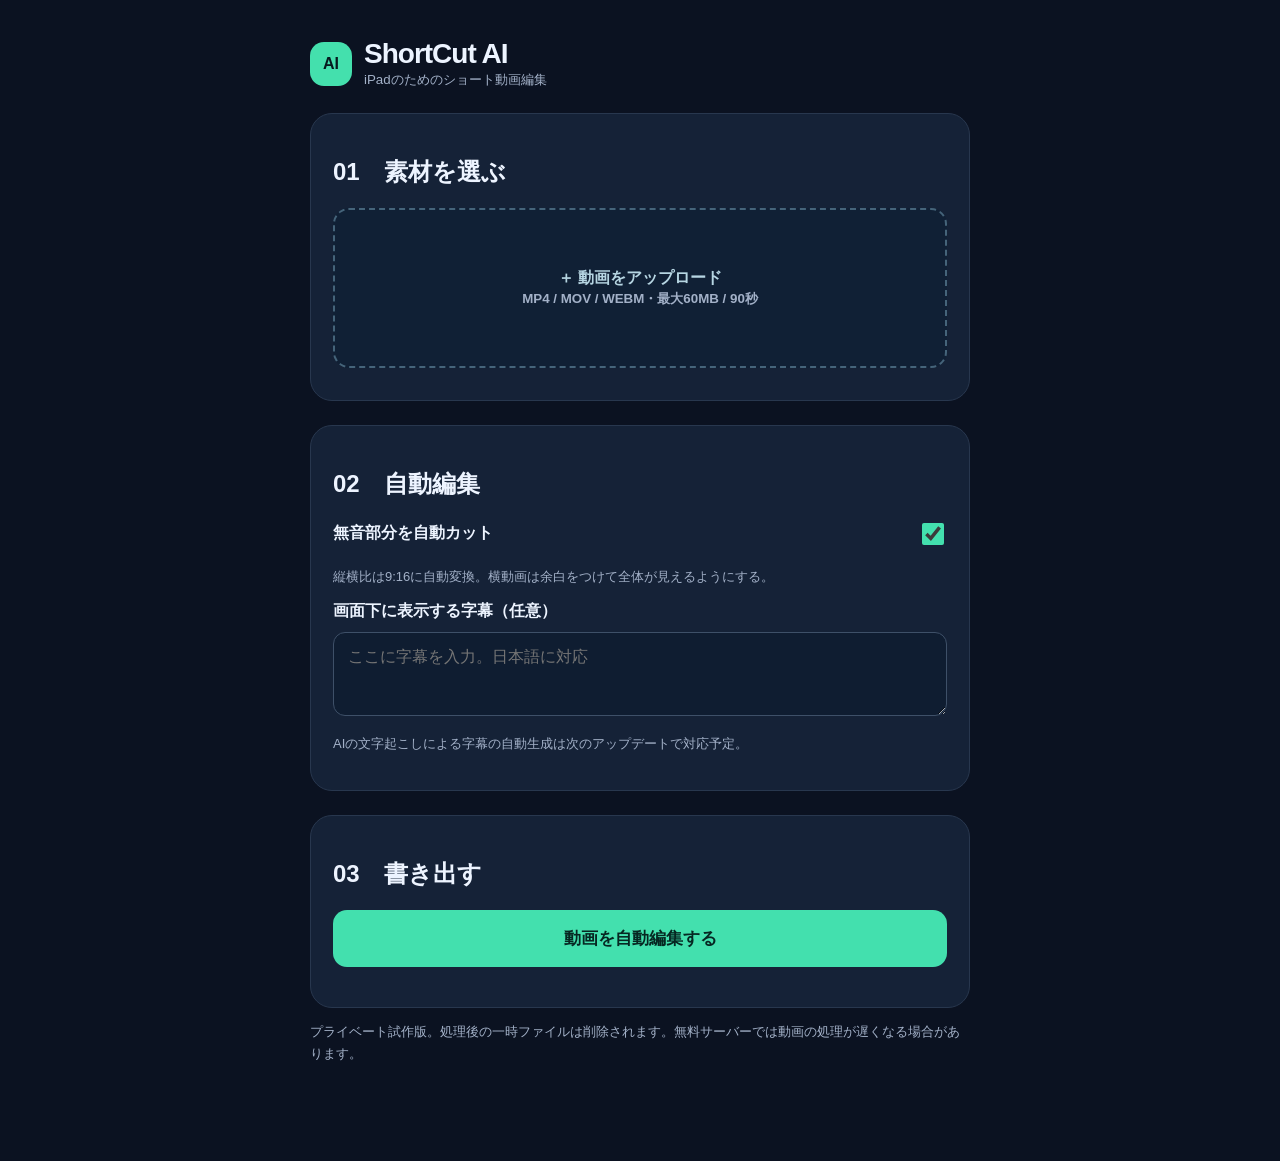
==== static/index.html @ 7997d38c "Add ShortCut AI static/index.html" ====
<!doctype html><html lang="ja"><head><meta charset="utf-8"><meta name="viewport" content="width=device-width,initial-scale=1,viewport-fit=cover"><meta name="theme-color" content="#0b1221"><title>ShortCut AI</title><style>*{box-sizing:border-box}body{margin:0;background:#0b1221;color:#edf4ff;font-family:-apple-system,BlinkMacSystemFont,"Helvetica Neue",sans-serif}main{max-width:700px;margin:auto;padding:38px 20px 80px}header{display:flex;align-items:center;gap:12px}.logo{background:#44e0ad;color:#061a1e;padding:13px;border-radius:14px;font-weight:800}h1{margin:0;font-size:28px;letter-spacing:-1px}small,p{color:#a3b1c8}.card{background:#152237;border:1px solid #28374e;padding:22px;border-radius:22px;margin-top:24px}label{display:block;margin-bottom:10px;font-weight:600}.drop{display:flex;min-height:160px;border:2px dashed #45647a;border-radius:16px;align-items:center;justify-content:center;text-align:center;cursor:pointer;color:#b6d5e2;background:#102035;padding:20px}input[type=file]{display:none}input[type=text],textarea{background:#0f1d31;color:#fff;border:1px solid #3e5068;border-radius:12px;padding:14px;width:100%;font-size:16px}textarea{resize:vertical}button{background:#43e0ae;color:#062722;border:0;padding:17px;border-radius:14px;width:100%;font-weight:750;font-size:17px;cursor:pointer}button:disabled{opacity:.45}.option{display:flex;align-items:center;justify-content:space-between;margin:18px 0}.option label{margin:0}input[type=checkbox]{width:22px;height:22px;accent-color:#43e0ae}.status{margin-top:18px;color:#bbcbde;white-space:pre-wrap}.hidden{display:none}video{max-width:100%;border-radius:14px;max-height:400px}.note{font-size:13px;line-height:1.7}</style></head><body><main><header><div class="logo">AI</div><div><h1>ShortCut AI</h1><small>iPadのためのショート動画編集</small></div></header><section class="card"><h2>01　素材を選ぶ</h2><label class="drop" for="file"><span id="fileName">＋ 動画をアップロード<br><small>MP4 / MOV / WEBM・最大60MB / 90秒</small></span></label><input id="file" type="file" accept="video/*"><div id="preview" class="hidden" style="margin-top:16px"><video id="video" controls playsinline></video></div></section><section class="card"><h2>02　自動編集</h2><div class="option"><label for="silence">無音部分を自動カット</label><input id="silence" type="checkbox" checked></div><p class="note">縦横比は9:16に自動変換。横動画は余白をつけて全体が見えるようにする。</p><label for="caption">画面下に表示する字幕（任意）</label><textarea id="caption" rows="3" placeholder="ここに字幕を入力。日本語に対応"></textarea><p class="note">AIの文字起こしによる字幕の自動生成は次のアップデートで対応予定。</p></section><section class="card"><h2>03　書き出す</h2><button id="run">動画を自動編集する</button><div id="status" class="status"></div><a id="download" class="hidden" download="shortcut-ai-edited.mp4"><button type="button" style="margin-top:15px;background:#fff">完成動画を保存</button></a></section><p class="note">プライベート試作版。処理後の一時ファイルは削除されます。無料サーバーでは動画の処理が遅くなる場合があります。</p></main><script>const file=document.getElementById('file'),video=document.getElementById('video'),run=document.getElementById('run'),status=document.getElementById('status'),download=document.getElementById('download');file.addEventListener('change',()=>{let f=file.files[0];if(!f)return;document.getElementById('fileName').textContent=f.name;document.getElementById('preview').classList.remove('hidden');video.src=URL.createObjectURL(f);});run.onclick=async()=>{if(!file.files[0]){status.textContent='先に動画を選択してください。';return;}run.disabled=true;download.classList.add('hidden');status.textContent='動画を編集しています。画面は閉じずにお待ちください。';let data=new FormData;data.append('file',file.files[0]);data.append('remove_silence',document.getElementById('silence').checked);data.append('caption',document.getElementById('caption').value);try{let res=await fetch('/api/process',{method:'POST',body:data});if(!res.ok){let e=await res.json().catch(()=>({detail:res.status}));throw Error(e.detail)}let b=await res.blob();download.href=URL.createObjectURL(b);download.classList.remove('hidden');status.textContent='編集が完了しました！「完成動画を保存」を押してください。';}catch(e){status.textContent='エラー: '+e.message;}finally{run.disabled=false;}};</script></body></html>
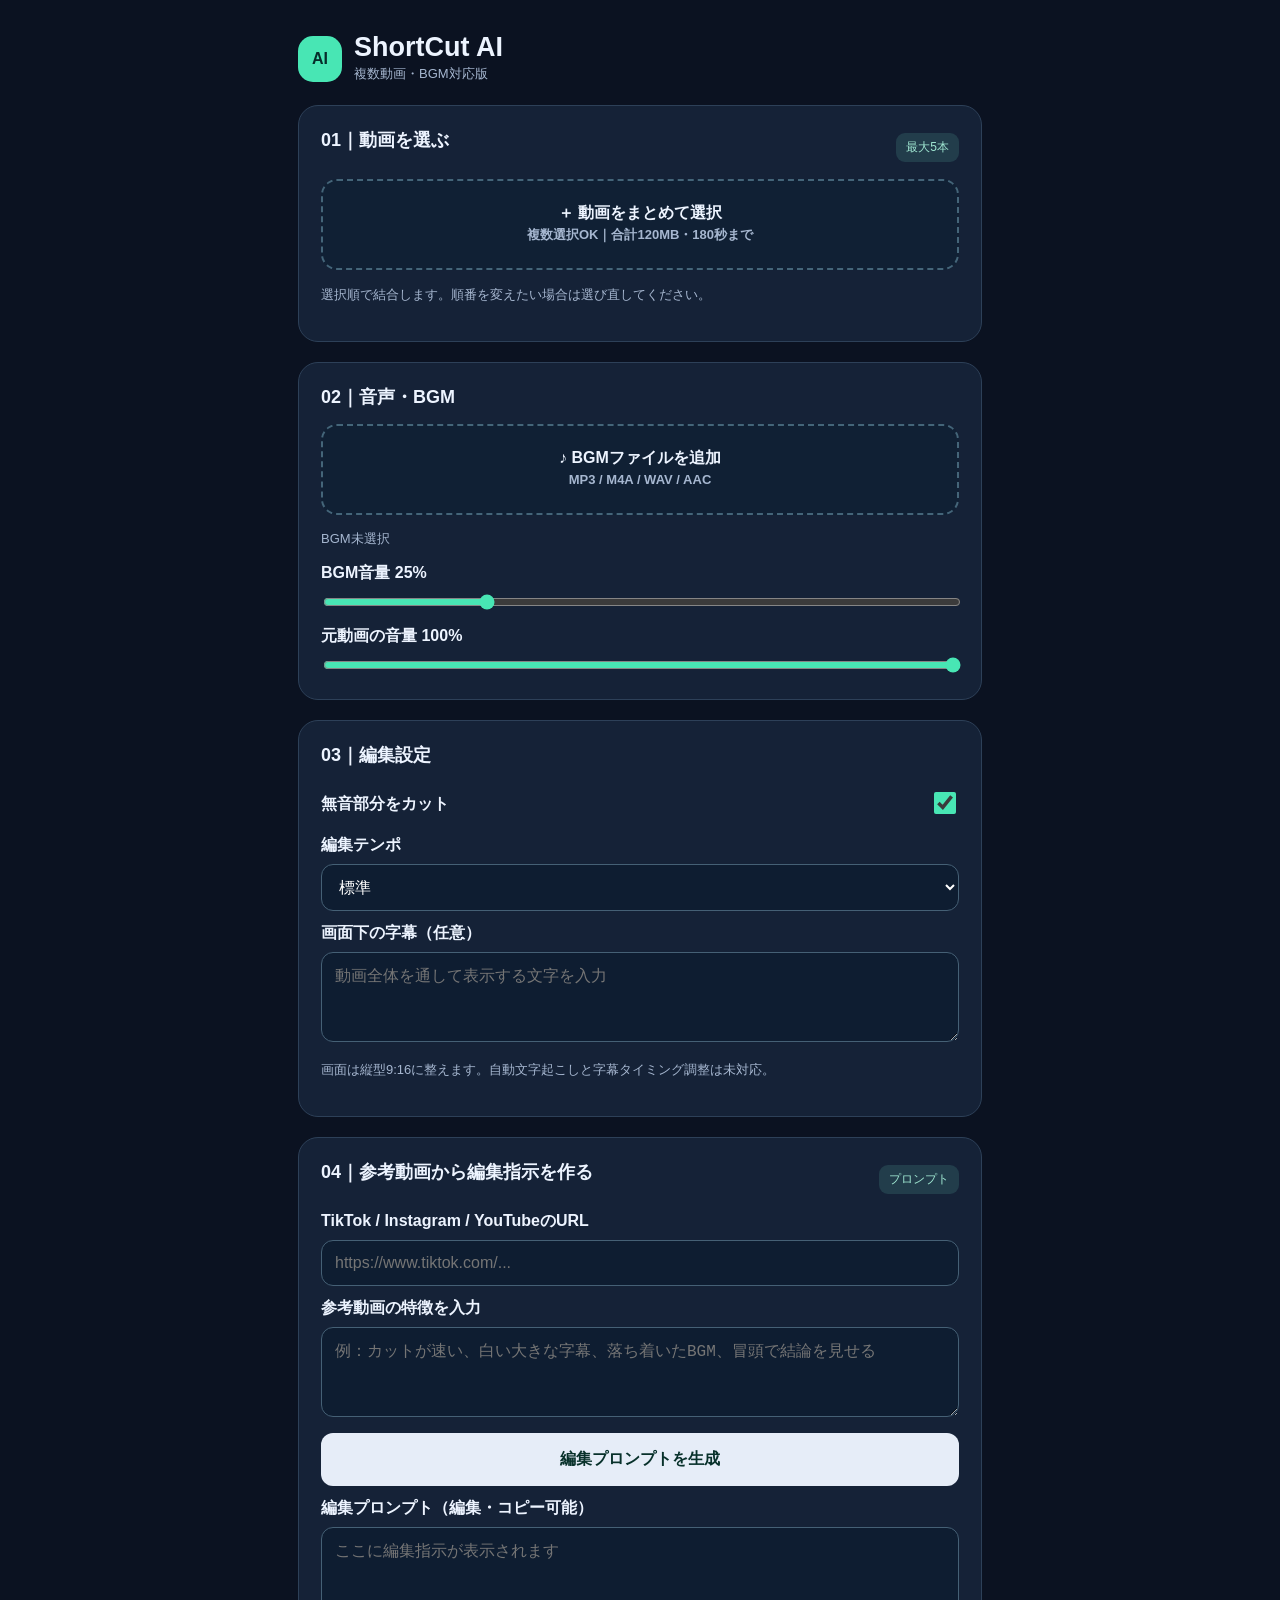
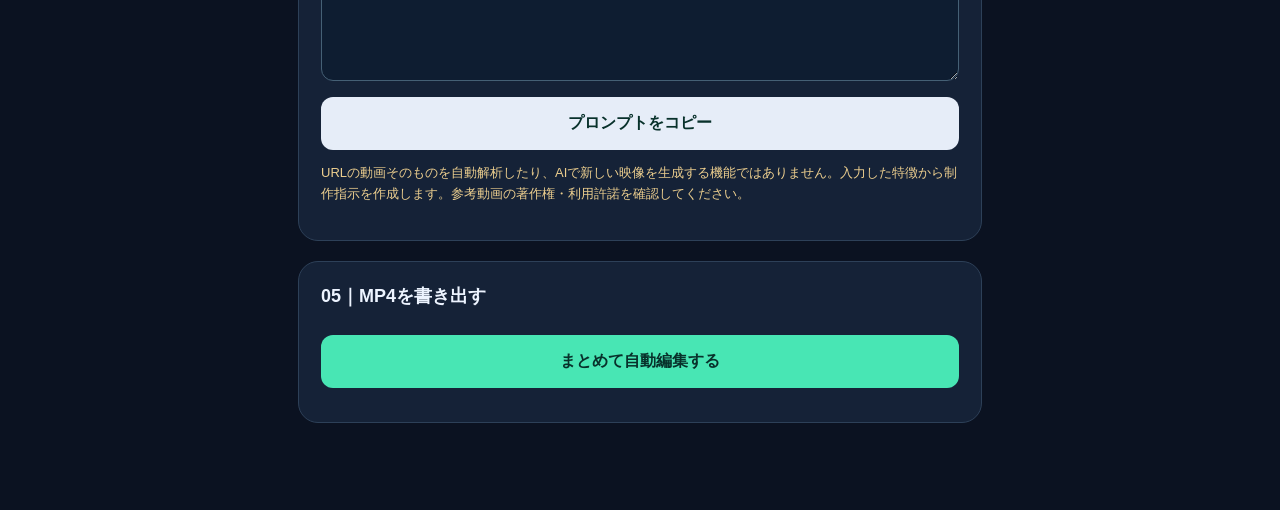
==== commit da7589be: "Add multi-video audio controls and reference prompt builder" ====
--- a/static/index.html
+++ b/static/index.html
@@ -1 +1 @@
-<!doctype html><html lang="ja"><head><meta charset="utf-8"><meta name="viewport" content="width=device-width,initial-scale=1,viewport-fit=cover"><meta name="theme-color" content="#0b1221"><title>ShortCut AI</title><style>*{box-sizing:border-box}body{margin:0;background:#0b1221;color:#edf4ff;font-family:-apple-system,BlinkMacSystemFont,"Helvetica Neue",sans-serif}main{max-width:700px;margin:auto;padding:38px 20px 80px}header{display:flex;align-items:center;gap:12px}.logo{background:#44e0ad;color:#061a1e;padding:13px;border-radius:14px;font-weight:800}h1{margin:0;font-size:28px;letter-spacing:-1px}small,p{color:#a3b1c8}.card{background:#152237;border:1px solid #28374e;padding:22px;border-radius:22px;margin-top:24px}label{display:block;margin-bottom:10px;font-weight:600}.drop{display:flex;min-height:160px;border:2px dashed #45647a;border-radius:16px;align-items:center;justify-content:center;text-align:center;cursor:pointer;color:#b6d5e2;background:#102035;padding:20px}input[type=file]{display:none}input[type=text],textarea{background:#0f1d31;color:#fff;border:1px solid #3e5068;border-radius:12px;padding:14px;width:100%;font-size:16px}textarea{resize:vertical}button{background:#43e0ae;color:#062722;border:0;padding:17px;border-radius:14px;width:100%;font-weight:750;font-size:17px;cursor:pointer}button:disabled{opacity:.45}.option{display:flex;align-items:center;justify-content:space-between;margin:18px 0}.option label{margin:0}input[type=checkbox]{width:22px;height:22px;accent-color:#43e0ae}.status{margin-top:18px;color:#bbcbde;white-space:pre-wrap}.hidden{display:none}video{max-width:100%;border-radius:14px;max-height:400px}.note{font-size:13px;line-height:1.7}</style></head><body><main><header><div class="logo">AI</div><div><h1>ShortCut AI</h1><small>iPadのためのショート動画編集</small></div></header><section class="card"><h2>01　素材を選ぶ</h2><label class="drop" for="file"><span id="fileName">＋ 動画をアップロード<br><small>MP4 / MOV / WEBM・最大60MB / 90秒</small></span></label><input id="file" type="file" accept="video/*"><div id="preview" class="hidden" style="margin-top:16px"><video id="video" controls playsinline></video></div></section><section class="card"><h2>02　自動編集</h2><div class="option"><label for="silence">無音部分を自動カット</label><input id="silence" type="checkbox" checked></div><p class="note">縦横比は9:16に自動変換。横動画は余白をつけて全体が見えるようにする。</p><label for="caption">画面下に表示する字幕（任意）</label><textarea id="caption" rows="3" placeholder="ここに字幕を入力。日本語に対応"></textarea><p class="note">AIの文字起こしによる字幕の自動生成は次のアップデートで対応予定。</p></section><section class="card"><h2>03　書き出す</h2><button id="run">動画を自動編集する</button><div id="status" class="status"></div><a id="download" class="hidden" download="shortcut-ai-edited.mp4"><button type="button" style="margin-top:15px;background:#fff">完成動画を保存</button></a></section><p class="note">プライベート試作版。処理後の一時ファイルは削除されます。無料サーバーでは動画の処理が遅くなる場合があります。</p></main><script>const file=document.getElementById('file'),video=document.getElementById('video'),run=document.getElementById('run'),status=document.getElementById('status'),download=document.getElementById('download');file.addEventListener('change',()=>{let f=file.files[0];if(!f)return;document.getElementById('fileName').textContent=f.name;document.getElementById('preview').classList.remove('hidden');video.src=URL.createObjectURL(f);});run.onclick=async()=>{if(!file.files[0]){status.textContent='先に動画を選択してください。';return;}run.disabled=true;download.classList.add('hidden');status.textContent='動画を編集しています。画面は閉じずにお待ちください。';let data=new FormData;data.append('file',file.files[0]);data.append('remove_silence',document.getElementById('silence').checked);data.append('caption',document.getElementById('caption').value);try{let res=await fetch('/api/process',{method:'POST',body:data});if(!res.ok){let e=await res.json().catch(()=>({detail:res.status}));throw Error(e.detail)}let b=await res.blob();download.href=URL.createObjectURL(b);download.classList.remove('hidden');status.textContent='編集が完了しました！「完成動画を保存」を押してください。';}catch(e){status.textContent='エラー: '+e.message;}finally{run.disabled=false;}};</script></body></html>+<!doctype html><html lang="ja"><head><meta charset="utf-8"><meta name="viewport" content="width=device-width,initial-scale=1,viewport-fit=cover"><title>ShortCut AI</title><style>*{box-sizing:border-box}body{margin:0;background:#0b1221;color:#edf4ff;font-family:-apple-system,BlinkMacSystemFont,"Helvetica Neue",sans-serif}main{max-width:720px;margin:auto;padding:32px 18px 80px}header{display:flex;gap:12px;align-items:center}.logo{background:#48e6b4;color:#062c2a;padding:14px;border-radius:15px;font-weight:800}h1{margin:0;font-size:27px}h2{font-size:18px;margin-top:0}small,.muted{color:#a6b7d0;font-size:13px;line-height:1.7}.card{background:#152237;border:1px solid #2d4058;border-radius:20px;padding:22px;margin-top:20px}label{display:block;margin:12px 0 8px;font-weight:600}.drop{display:block;border:2px dashed #446579;background:#102034;border-radius:16px;padding:22px;text-align:center;cursor:pointer}input[type=file]{display:none}textarea,input[type=url],select{width:100%;font-size:16px;padding:13px;color:#fff;background:#0e1d31;border:1px solid #456075;border-radius:12px}textarea{min-height:90px}input[type=range]{width:100%;accent-color:#48e6b4}button{width:100%;background:#48e6b4;border:0;border-radius:12px;padding:16px;font-size:16px;font-weight:700;color:#08312b;cursor:pointer;margin-top:12px}button:disabled{opacity:.5}.secondary{background:#e6edf8}.inline{display:flex;justify-content:space-between;align-items:center;gap:15px}input[type=checkbox]{width:22px;height:22px;accent-color:#48e6b4}.hidden{display:none}.chip{background:#223d4b;border-radius:9px;padding:6px 10px;color:#9fe6d1;font-size:12px}video{width:100%;max-height:300px;border-radius:12px;margin-top:12px}.status{white-space:pre-wrap;color:#b8d6e9;margin-top:12px}.clips{padding-left:22px;color:#bdd0e0;font-size:14px}.clips li{padding:3px}.warning{color:#ecce8e;font-size:13px;line-height:1.6}</style></head><body><main><header><div class="logo">AI</div><div><h1>ShortCut AI</h1><small>複数動画・BGM対応版</small></div></header><section class="card"><div class="inline"><h2>01｜動画を選ぶ</h2><span class="chip">最大5本</span></div><label class="drop" for="files">＋ 動画をまとめて選択<br><small>複数選択OK｜合計120MB・180秒まで</small></label><input id="files" type="file" accept="video/*" multiple><ol id="clips" class="clips"></ol><p class="muted">選択順で結合します。順番を変えたい場合は選び直してください。</p></section><section class="card"><h2>02｜音声・BGM</h2><label class="drop" for="music">♪ BGMファイルを追加<br><small>MP3 / M4A / WAV / AAC</small></label><input id="music" type="file" accept="audio/*,.mp3,.m4a,.wav,.aac"><p class="muted" id="musicname">BGM未選択</p><label for="musicvol">BGM音量 <span id="musicvalue">25%</span></label><input id="musicvol" type="range" min="0" max="100" value="25"><label for="originalvol">元動画の音量 <span id="originalvalue">100%</span></label><input id="originalvol" type="range" min="0" max="100" value="100"></section><section class="card"><h2>03｜編集設定</h2><div class="inline"><label for="silence">無音部分をカット</label><input id="silence" type="checkbox" checked></div><label for="style">編集テンポ</label><select id="style"><option value="standard">標準</option><option value="fast">テンポ重視</option><option value="relaxed">ゆったり</option></select><label for="caption">画面下の字幕（任意）</label><textarea id="caption" placeholder="動画全体を通して表示する文字を入力"></textarea><p class="muted">画面は縦型9:16に整えます。自動文字起こしと字幕タイミング調整は未対応。</p></section><section class="card"><div class="inline"><h2>04｜参考動画から編集指示を作る</h2><span class="chip">プロンプト</span></div><label for="reference">TikTok / Instagram / YouTubeのURL</label><input type="url" id="reference" placeholder="https://www.tiktok.com/..."><label for="description">参考動画の特徴を入力</label><textarea id="description" placeholder="例：カットが速い、白い大きな字幕、落ち着いたBGM、冒頭で結論を見せる"></textarea><button id="makeprompt" class="secondary" type="button">編集プロンプトを生成</button><label for="prompt">編集プロンプト（編集・コピー可能）</label><textarea id="prompt" rows="7" placeholder="ここに編集指示が表示されます"></textarea><button id="copy" class="secondary" type="button">プロンプトをコピー</button><p class="warning">URLの動画そのものを自動解析したり、AIで新しい映像を生成する機能ではありません。入力した特徴から制作指示を作成します。参考動画の著作権・利用許諾を確認してください。</p></section><section class="card"><h2>05｜MP4を書き出す</h2><button id="run" type="button">まとめて自動編集する</button><div class="status" id="status"></div><a id="download" class="hidden" download="shortcut-ai-edited.mp4"><button class="secondary" type="button">完成したMP4を保存</button></a></section></main><script>const $=id=>document.getElementById(id),files=$('files'),music=$('music');files.onchange=()=>{$('clips').innerHTML='';for(const f of files.files){const li=document.createElement('li');li.textContent=f.name;$('clips').append(li)}};music.onchange=()=>{$('musicname').textContent=music.files[0]?.name||'BGM未選択'};for(const [input,out] of [['musicvol','musicvalue'],['originalvol','originalvalue']])$(input).oninput=()=>$(out).textContent=$(input).value+'%';$('makeprompt').onclick=()=>{const url=$('reference').value.trim(),d=$('description').value.trim();if(!d){$('prompt').value='参考動画の字幕・テンポ・構成などの特徴を入力してください。';return}let style=/テンポ|速い|短い|切り替え/.test(d)?'fast':/落ち着|ゆっくり|静か/.test(d)?'relaxed':'standard';$('style').value=style;$('prompt').value='【目的】オリジナルのショート動画を作る。\n【参考URL】'+(url||'指定なし')+'\n【参考にする演出】'+d+'\n【素材】自分が使用許諾を得た動画・BGMを使用する。\n【編集指示】9:16の縦動画にし、複数クリップを選択順に結合。冒頭で注意を引き、不要な無音は短縮。字幕の見やすさと音量バランスを優先する。\n【テンポ】'+$('style').selectedOptions[0].text+'\n【注意】元動画の映像・音楽・テロップを無断複製せず、構成や雰囲気を参考にした独自の内容にする。';};$('copy').onclick=async()=>{try{await navigator.clipboard.writeText($('prompt').value);$('status').textContent='プロンプトをコピーしました'}catch{$('prompt').select();$('status').textContent='プロンプトを選択したのでコピーしてください'}};$('run').onclick=async()=>{const chosen=[...files.files];if(!chosen.length){$('status').textContent='先に動画を選んでください';return}if(chosen.length>5){$('status').textContent='動画は5本までです';return}const data=new FormData();chosen.forEach(f=>data.append('files',f));if(music.files[0])data.append('music',music.files[0]);data.append('remove_silence',$('silence').checked);data.append('style',$('style').value);data.append('caption',$('caption').value);data.append('music_volume',+$('musicvol').value/100);data.append('original_volume',+$('originalvol').value/100);$('run').disabled=true;$('download').classList.add('hidden');$('status').textContent='動画を編集しています。画面を閉じずにお待ちください。';try{let r=await fetch('/api/process',{method:'POST',body:data});if(!r.ok){const e=await r.json().catch(()=>({detail:r.status}));throw new Error(e.detail)}let b=await r.blob();$('download').href=URL.createObjectURL(b);$('download').classList.remove('hidden');$('status').textContent='編集完了！ MP4を保存できます。'}catch(e){$('status').textContent='エラー：'+e.message}finally{$('run').disabled=false}};</script></body></html>
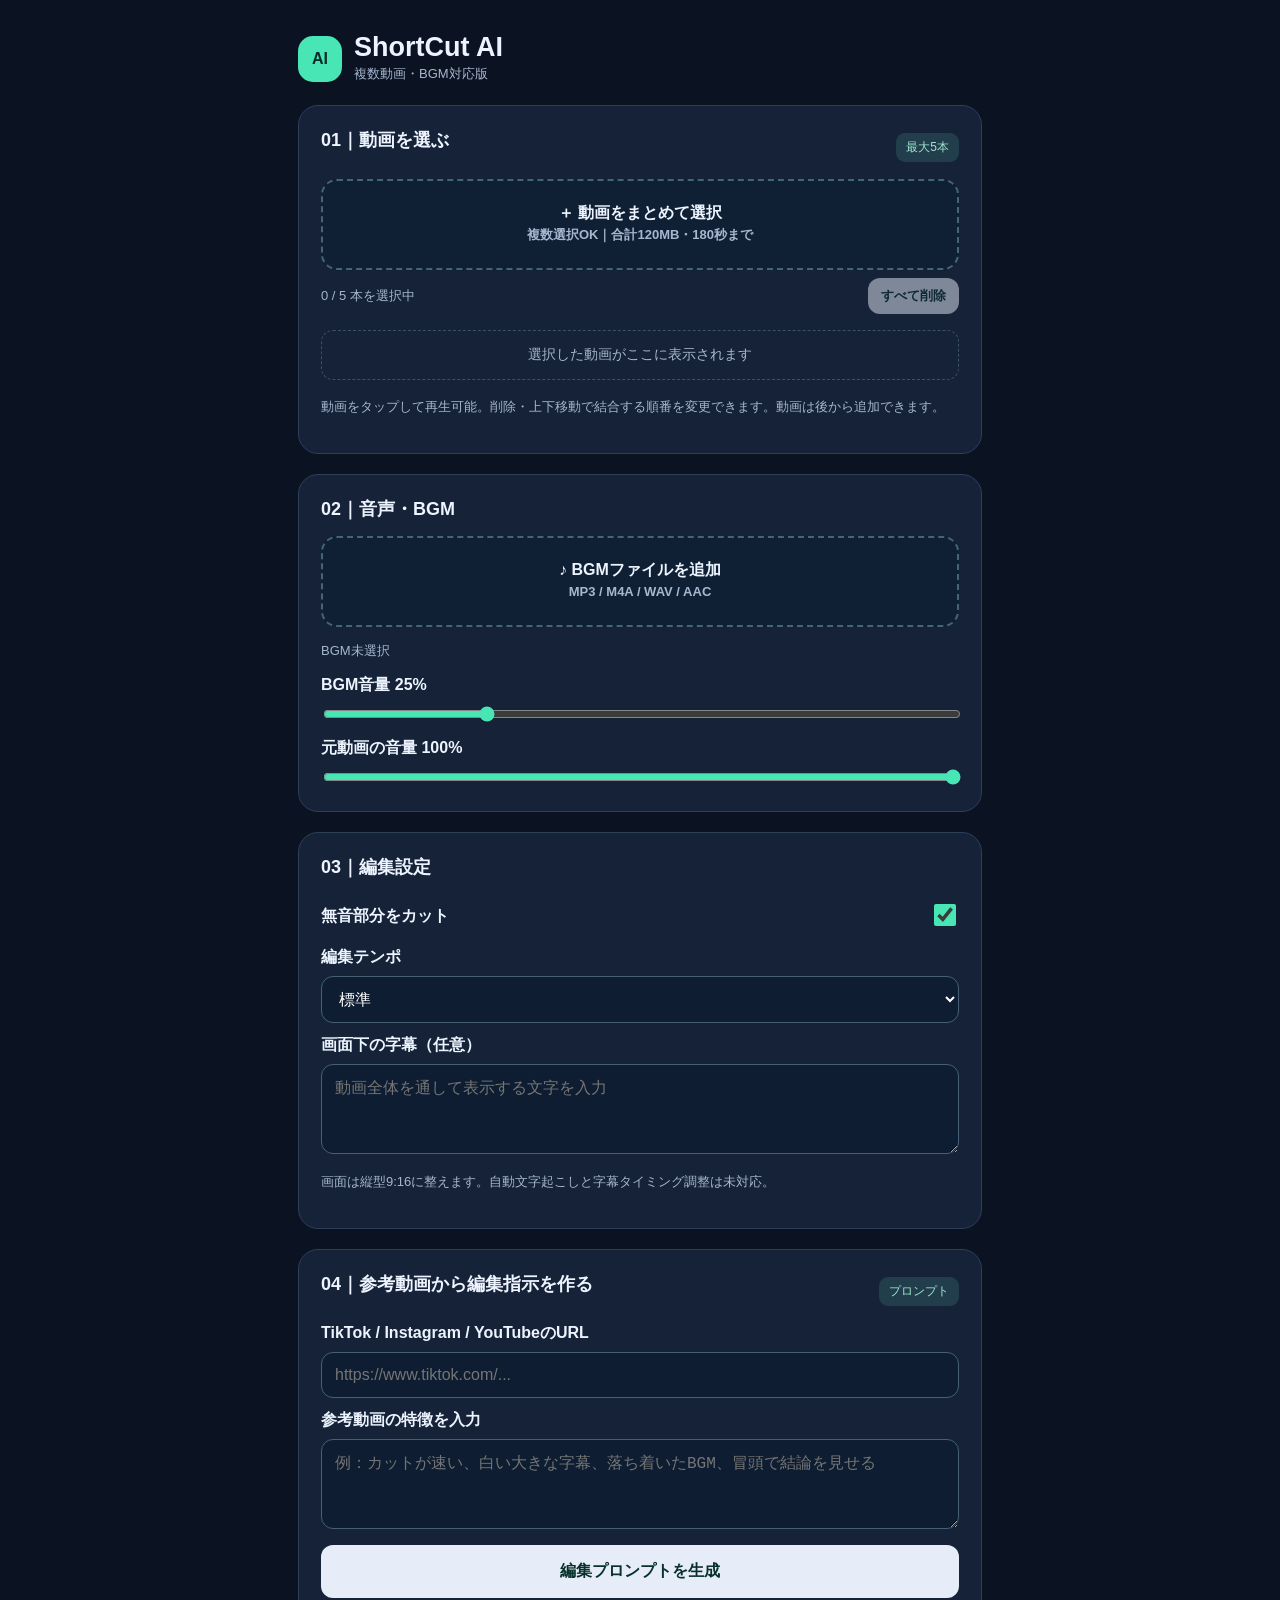
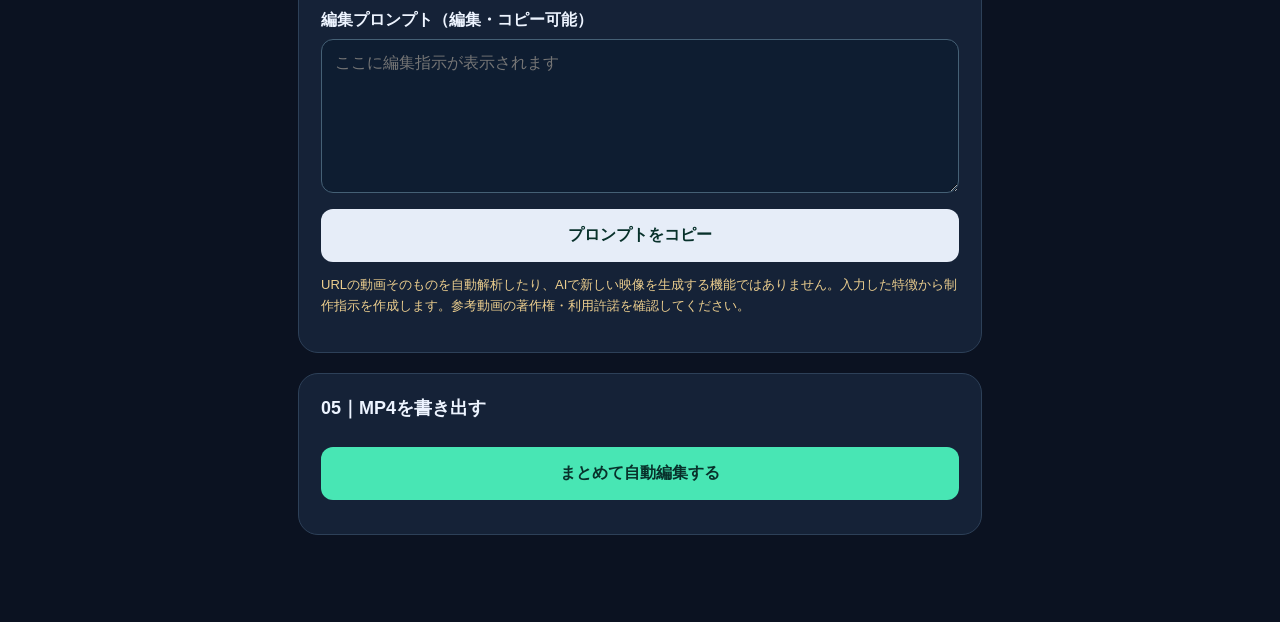
==== commit ee003394: "Allow video previews, per-clip removal and reordering" ====
--- a/static/index.html
+++ b/static/index.html
@@ -1 +1,30 @@
-<!doctype html><html lang="ja"><head><meta charset="utf-8"><meta name="viewport" content="width=device-width,initial-scale=1,viewport-fit=cover"><title>ShortCut AI</title><style>*{box-sizing:border-box}body{margin:0;background:#0b1221;color:#edf4ff;font-family:-apple-system,BlinkMacSystemFont,"Helvetica Neue",sans-serif}main{max-width:720px;margin:auto;padding:32px 18px 80px}header{display:flex;gap:12px;align-items:center}.logo{background:#48e6b4;color:#062c2a;padding:14px;border-radius:15px;font-weight:800}h1{margin:0;font-size:27px}h2{font-size:18px;margin-top:0}small,.muted{color:#a6b7d0;font-size:13px;line-height:1.7}.card{background:#152237;border:1px solid #2d4058;border-radius:20px;padding:22px;margin-top:20px}label{display:block;margin:12px 0 8px;font-weight:600}.drop{display:block;border:2px dashed #446579;background:#102034;border-radius:16px;padding:22px;text-align:center;cursor:pointer}input[type=file]{display:none}textarea,input[type=url],select{width:100%;font-size:16px;padding:13px;color:#fff;background:#0e1d31;border:1px solid #456075;border-radius:12px}textarea{min-height:90px}input[type=range]{width:100%;accent-color:#48e6b4}button{width:100%;background:#48e6b4;border:0;border-radius:12px;padding:16px;font-size:16px;font-weight:700;color:#08312b;cursor:pointer;margin-top:12px}button:disabled{opacity:.5}.secondary{background:#e6edf8}.inline{display:flex;justify-content:space-between;align-items:center;gap:15px}input[type=checkbox]{width:22px;height:22px;accent-color:#48e6b4}.hidden{display:none}.chip{background:#223d4b;border-radius:9px;padding:6px 10px;color:#9fe6d1;font-size:12px}video{width:100%;max-height:300px;border-radius:12px;margin-top:12px}.status{white-space:pre-wrap;color:#b8d6e9;margin-top:12px}.clips{padding-left:22px;color:#bdd0e0;font-size:14px}.clips li{padding:3px}.warning{color:#ecce8e;font-size:13px;line-height:1.6}</style></head><body><main><header><div class="logo">AI</div><div><h1>ShortCut AI</h1><small>複数動画・BGM対応版</small></div></header><section class="card"><div class="inline"><h2>01｜動画を選ぶ</h2><span class="chip">最大5本</span></div><label class="drop" for="files">＋ 動画をまとめて選択<br><small>複数選択OK｜合計120MB・180秒まで</small></label><input id="files" type="file" accept="video/*" multiple><ol id="clips" class="clips"></ol><p class="muted">選択順で結合します。順番を変えたい場合は選び直してください。</p></section><section class="card"><h2>02｜音声・BGM</h2><label class="drop" for="music">♪ BGMファイルを追加<br><small>MP3 / M4A / WAV / AAC</small></label><input id="music" type="file" accept="audio/*,.mp3,.m4a,.wav,.aac"><p class="muted" id="musicname">BGM未選択</p><label for="musicvol">BGM音量 <span id="musicvalue">25%</span></label><input id="musicvol" type="range" min="0" max="100" value="25"><label for="originalvol">元動画の音量 <span id="originalvalue">100%</span></label><input id="originalvol" type="range" min="0" max="100" value="100"></section><section class="card"><h2>03｜編集設定</h2><div class="inline"><label for="silence">無音部分をカット</label><input id="silence" type="checkbox" checked></div><label for="style">編集テンポ</label><select id="style"><option value="standard">標準</option><option value="fast">テンポ重視</option><option value="relaxed">ゆったり</option></select><label for="caption">画面下の字幕（任意）</label><textarea id="caption" placeholder="動画全体を通して表示する文字を入力"></textarea><p class="muted">画面は縦型9:16に整えます。自動文字起こしと字幕タイミング調整は未対応。</p></section><section class="card"><div class="inline"><h2>04｜参考動画から編集指示を作る</h2><span class="chip">プロンプト</span></div><label for="reference">TikTok / Instagram / YouTubeのURL</label><input type="url" id="reference" placeholder="https://www.tiktok.com/..."><label for="description">参考動画の特徴を入力</label><textarea id="description" placeholder="例：カットが速い、白い大きな字幕、落ち着いたBGM、冒頭で結論を見せる"></textarea><button id="makeprompt" class="secondary" type="button">編集プロンプトを生成</button><label for="prompt">編集プロンプト（編集・コピー可能）</label><textarea id="prompt" rows="7" placeholder="ここに編集指示が表示されます"></textarea><button id="copy" class="secondary" type="button">プロンプトをコピー</button><p class="warning">URLの動画そのものを自動解析したり、AIで新しい映像を生成する機能ではありません。入力した特徴から制作指示を作成します。参考動画の著作権・利用許諾を確認してください。</p></section><section class="card"><h2>05｜MP4を書き出す</h2><button id="run" type="button">まとめて自動編集する</button><div class="status" id="status"></div><a id="download" class="hidden" download="shortcut-ai-edited.mp4"><button class="secondary" type="button">完成したMP4を保存</button></a></section></main><script>const $=id=>document.getElementById(id),files=$('files'),music=$('music');files.onchange=()=>{$('clips').innerHTML='';for(const f of files.files){const li=document.createElement('li');li.textContent=f.name;$('clips').append(li)}};music.onchange=()=>{$('musicname').textContent=music.files[0]?.name||'BGM未選択'};for(const [input,out] of [['musicvol','musicvalue'],['originalvol','originalvalue']])$(input).oninput=()=>$(out).textContent=$(input).value+'%';$('makeprompt').onclick=()=>{const url=$('reference').value.trim(),d=$('description').value.trim();if(!d){$('prompt').value='参考動画の字幕・テンポ・構成などの特徴を入力してください。';return}let style=/テンポ|速い|短い|切り替え/.test(d)?'fast':/落ち着|ゆっくり|静か/.test(d)?'relaxed':'standard';$('style').value=style;$('prompt').value='【目的】オリジナルのショート動画を作る。\n【参考URL】'+(url||'指定なし')+'\n【参考にする演出】'+d+'\n【素材】自分が使用許諾を得た動画・BGMを使用する。\n【編集指示】9:16の縦動画にし、複数クリップを選択順に結合。冒頭で注意を引き、不要な無音は短縮。字幕の見やすさと音量バランスを優先する。\n【テンポ】'+$('style').selectedOptions[0].text+'\n【注意】元動画の映像・音楽・テロップを無断複製せず、構成や雰囲気を参考にした独自の内容にする。';};$('copy').onclick=async()=>{try{await navigator.clipboard.writeText($('prompt').value);$('status').textContent='プロンプトをコピーしました'}catch{$('prompt').select();$('status').textContent='プロンプトを選択したのでコピーしてください'}};$('run').onclick=async()=>{const chosen=[...files.files];if(!chosen.length){$('status').textContent='先に動画を選んでください';return}if(chosen.length>5){$('status').textContent='動画は5本までです';return}const data=new FormData();chosen.forEach(f=>data.append('files',f));if(music.files[0])data.append('music',music.files[0]);data.append('remove_silence',$('silence').checked);data.append('style',$('style').value);data.append('caption',$('caption').value);data.append('music_volume',+$('musicvol').value/100);data.append('original_volume',+$('originalvol').value/100);$('run').disabled=true;$('download').classList.add('hidden');$('status').textContent='動画を編集しています。画面を閉じずにお待ちください。';try{let r=await fetch('/api/process',{method:'POST',body:data});if(!r.ok){const e=await r.json().catch(()=>({detail:r.status}));throw new Error(e.detail)}let b=await r.blob();$('download').href=URL.createObjectURL(b);$('download').classList.remove('hidden');$('status').textContent='編集完了！ MP4を保存できます。'}catch(e){$('status').textContent='エラー：'+e.message}finally{$('run').disabled=false}};</script></body></html>+<!doctype html><html lang="ja"><head><meta charset="utf-8"><meta name="viewport" content="width=device-width,initial-scale=1,viewport-fit=cover"><title>ShortCut AI</title><style>*{box-sizing:border-box}body{margin:0;background:#0b1221;color:#edf4ff;font-family:-apple-system,BlinkMacSystemFont,"Helvetica Neue",sans-serif}main{max-width:720px;margin:auto;padding:32px 18px 80px}header{display:flex;gap:12px;align-items:center}.logo{background:#48e6b4;color:#062c2a;padding:14px;border-radius:15px;font-weight:800}h1{margin:0;font-size:27px}h2{font-size:18px;margin-top:0}small,.muted{color:#a6b7d0;font-size:13px;line-height:1.7}.card{background:#152237;border:1px solid #2d4058;border-radius:20px;padding:22px;margin-top:20px}label{display:block;margin:12px 0 8px;font-weight:600}.drop{display:block;border:2px dashed #446579;background:#102034;border-radius:16px;padding:22px;text-align:center;cursor:pointer}input[type=file]{display:none}textarea,input[type=url],select{width:100%;font-size:16px;padding:13px;color:#fff;background:#0e1d31;border:1px solid #456075;border-radius:12px}textarea{min-height:90px}input[type=range]{width:100%;accent-color:#48e6b4}button{width:100%;background:#48e6b4;border:0;border-radius:12px;padding:16px;font-size:16px;font-weight:700;color:#08312b;cursor:pointer;margin-top:12px}button:disabled{opacity:.5}.secondary{background:#e6edf8}.inline{display:flex;justify-content:space-between;align-items:center;gap:15px}input[type=checkbox]{width:22px;height:22px;accent-color:#48e6b4}.hidden{display:none}.chip{background:#223d4b;border-radius:9px;padding:6px 10px;color:#9fe6d1;font-size:12px}video{width:100%;max-height:300px;border-radius:12px;margin-top:12px}.status{white-space:pre-wrap;color:#b8d6e9;margin-top:12px}.clips{display:grid;gap:12px;margin:16px 0;padding:0;list-style:none}.clip-card{background:#101e31;border:1px solid #314b62;border-radius:16px;padding:12px;display:grid;grid-template-columns:110px minmax(0,1fr);gap:12px}.clip-card video{width:110px;aspect-ratio:9/12;object-fit:contain;background:#000;margin:0;border-radius:9px;max-height:155px}.clip-info{min-width:0}.clip-name{word-break:break-all;font-size:14px;font-weight:600}.clip-meta{font-size:12px;color:#a6b7d0;margin-top:5px}.clip-actions{display:flex;gap:7px;margin-top:12px;flex-wrap:wrap}.clip-actions button{width:auto;padding:9px 11px;font-size:13px;margin:0;border-radius:9px}.clip-actions .delete{background:#552b3c;color:#ffd4df}.clip-actions button:disabled{opacity:.3}.clips-empty{padding:15px;text-align:center;color:#a6b7d0;font-size:14px;border:1px dashed #395169;border-radius:12px}.warning{color:#ecce8e;font-size:13px;line-height:1.6}</style></head><body><main><header><div class="logo">AI</div><div><h1>ShortCut AI</h1><small>複数動画・BGM対応版</small></div></header><section class="card"><div class="inline"><h2>01｜動画を選ぶ</h2><span class="chip">最大5本</span></div><label class="drop" for="files">＋ 動画をまとめて選択<br><small>複数選択OK｜合計120MB・180秒まで</small></label><input id="files" type="file" accept="video/*" multiple><div class="inline"><span class="muted" id="clipcount">0 / 5 本を選択中</span><button type="button" id="clearclips" class="secondary" style="width:auto;padding:9px 13px;margin:0;font-size:13px">すべて削除</button></div><ol id="clips" class="clips" aria-live="polite"></ol><p class="muted">動画をタップして再生可能。削除・上下移動で結合する順番を変更できます。動画は後から追加できます。</p></section><section class="card"><h2>02｜音声・BGM</h2><label class="drop" for="music">♪ BGMファイルを追加<br><small>MP3 / M4A / WAV / AAC</small></label><input id="music" type="file" accept="audio/*,.mp3,.m4a,.wav,.aac"><p class="muted" id="musicname">BGM未選択</p><label for="musicvol">BGM音量 <span id="musicvalue">25%</span></label><input id="musicvol" type="range" min="0" max="100" value="25"><label for="originalvol">元動画の音量 <span id="originalvalue">100%</span></label><input id="originalvol" type="range" min="0" max="100" value="100"></section><section class="card"><h2>03｜編集設定</h2><div class="inline"><label for="silence">無音部分をカット</label><input id="silence" type="checkbox" checked></div><label for="style">編集テンポ</label><select id="style"><option value="standard">標準</option><option value="fast">テンポ重視</option><option value="relaxed">ゆったり</option></select><label for="caption">画面下の字幕（任意）</label><textarea id="caption" placeholder="動画全体を通して表示する文字を入力"></textarea><p class="muted">画面は縦型9:16に整えます。自動文字起こしと字幕タイミング調整は未対応。</p></section><section class="card"><div class="inline"><h2>04｜参考動画から編集指示を作る</h2><span class="chip">プロンプト</span></div><label for="reference">TikTok / Instagram / YouTubeのURL</label><input type="url" id="reference" placeholder="https://www.tiktok.com/..."><label for="description">参考動画の特徴を入力</label><textarea id="description" placeholder="例：カットが速い、白い大きな字幕、落ち着いたBGM、冒頭で結論を見せる"></textarea><button id="makeprompt" class="secondary" type="button">編集プロンプトを生成</button><label for="prompt">編集プロンプト（編集・コピー可能）</label><textarea id="prompt" rows="7" placeholder="ここに編集指示が表示されます"></textarea><button id="copy" class="secondary" type="button">プロンプトをコピー</button><p class="warning">URLの動画そのものを自動解析したり、AIで新しい映像を生成する機能ではありません。入力した特徴から制作指示を作成します。参考動画の著作権・利用許諾を確認してください。</p></section><section class="card"><h2>05｜MP4を書き出す</h2><button id="run" type="button">まとめて自動編集する</button><div class="status" id="status"></div><a id="download" class="hidden" download="shortcut-ai-edited.mp4"><button class="secondary" type="button">完成したMP4を保存</button></a></section></main><script>const $=id=>document.getElementById(id),files=$('files'),music=$('music');let selectedClips=[];let clipSeq=0;
+function renderClips(){
+ const list=$('clips');list.replaceChildren();$('clipcount').textContent=selectedClips.length+' / 5 本を選択中';
+ $('clearclips').disabled=selectedClips.length===0;
+ if(!selectedClips.length){const empty=document.createElement('div');empty.className='clips-empty';empty.textContent='選択した動画がここに表示されます';list.append(empty);return;}
+ selectedClips.forEach((entry,index)=>{
+ const item=document.createElement('li');item.className='clip-card';
+ const video=document.createElement('video');video.src=entry.url;video.controls=true;video.playsInline=true;video.preload='metadata';video.setAttribute('aria-label',entry.file.name+' のプレビュー');
+ const info=document.createElement('div');info.className='clip-info';
+ const name=document.createElement('div');name.className='clip-name';name.textContent=(index+1)+'. '+entry.file.name;
+ const meta=document.createElement('div');meta.className='clip-meta';meta.textContent=(entry.file.size/1048576).toFixed(1)+' MB';
+ video.addEventListener('loadedmetadata',()=>{if(Number.isFinite(video.duration))meta.textContent=(entry.file.size/1048576).toFixed(1)+' MB / '+Math.round(video.duration)+' 秒';});
+ const actions=document.createElement('div');actions.className='clip-actions';
+ const remove=document.createElement('button');remove.type='button';remove.className='delete';remove.textContent='削除';remove.setAttribute('aria-label',entry.file.name+' を削除');remove.onclick=()=>{const idx=selectedClips.findIndex(x=>x.id===entry.id);if(idx<0)return;const [removed]=selectedClips.splice(idx,1);video.pause();URL.revokeObjectURL(removed.url);renderClips();};
+ const up=document.createElement('button');up.type='button';up.className='secondary';up.textContent='↑ 前へ';up.disabled=index===0;up.onclick=()=>{[selectedClips[index-1],selectedClips[index]]=[selectedClips[index],selectedClips[index-1]];renderClips();};
+ const down=document.createElement('button');down.type='button';down.className='secondary';down.textContent='↓ 後へ';down.disabled=index===selectedClips.length-1;down.onclick=()=>{[selectedClips[index+1],selectedClips[index]]=[selectedClips[index],selectedClips[index+1]];renderClips();};
+ actions.append(up,down,remove);info.append(name,meta,actions);item.append(video,info);list.append(item);
+ });
+}
+files.onchange=()=>{
+ const incoming=[...files.files];files.value='';
+ if(!incoming.length)return;
+ const allowed=5-selectedClips.length;
+ if(allowed<=0){$('status').textContent='動画は最大5本までです。不要な動画を削除してから追加してください。';return;}
+ incoming.slice(0,allowed).forEach(f=>selectedClips.push({file:f,url:URL.createObjectURL(f),id:++clipSeq}));
+ if(incoming.length>allowed)$('status').textContent='上限5本のため、追加できたのは'+allowed+'本です。';
+ renderClips();
+};
+$('clearclips').onclick=()=>{for(const entry of selectedClips)URL.revokeObjectURL(entry.url);selectedClips=[];files.value='';renderClips();};
+renderClips();music.onchange=()=>{$('musicname').textContent=music.files[0]?.name||'BGM未選択'};for(const [input,out] of [['musicvol','musicvalue'],['originalvol','originalvalue']])$(input).oninput=()=>$(out).textContent=$(input).value+'%';$('makeprompt').onclick=()=>{const url=$('reference').value.trim(),d=$('description').value.trim();if(!d){$('prompt').value='参考動画の字幕・テンポ・構成などの特徴を入力してください。';return}let style=/テンポ|速い|短い|切り替え/.test(d)?'fast':/落ち着|ゆっくり|静か/.test(d)?'relaxed':'standard';$('style').value=style;$('prompt').value='【目的】オリジナルのショート動画を作る。\n【参考URL】'+(url||'指定なし')+'\n【参考にする演出】'+d+'\n【素材】自分が使用許諾を得た動画・BGMを使用する。\n【編集指示】9:16の縦動画にし、複数クリップを選択順に結合。冒頭で注意を引き、不要な無音は短縮。字幕の見やすさと音量バランスを優先する。\n【テンポ】'+$('style').selectedOptions[0].text+'\n【注意】元動画の映像・音楽・テロップを無断複製せず、構成や雰囲気を参考にした独自の内容にする。';};$('copy').onclick=async()=>{try{await navigator.clipboard.writeText($('prompt').value);$('status').textContent='プロンプトをコピーしました'}catch{$('prompt').select();$('status').textContent='プロンプトを選択したのでコピーしてください'}};$('run').onclick=async()=>{const chosen=selectedClips.map(x=>x.file);if(!chosen.length){$('status').textContent='先に動画を選んでください';return}if(chosen.length>5){$('status').textContent='動画は5本までです';return}const data=new FormData();chosen.forEach(f=>data.append('files',f));if(music.files[0])data.append('music',music.files[0]);data.append('remove_silence',$('silence').checked);data.append('style',$('style').value);data.append('caption',$('caption').value);data.append('music_volume',+$('musicvol').value/100);data.append('original_volume',+$('originalvol').value/100);$('run').disabled=true;$('download').classList.add('hidden');$('status').textContent='動画を編集しています。画面を閉じずにお待ちください。';try{let r=await fetch('/api/process',{method:'POST',body:data});if(!r.ok){const e=await r.json().catch(()=>({detail:r.status}));throw new Error(e.detail)}let b=await r.blob();$('download').href=URL.createObjectURL(b);$('download').classList.remove('hidden');$('status').textContent='編集完了！ MP4を保存できます。'}catch(e){$('status').textContent='エラー：'+e.message}finally{$('run').disabled=false}};</script></body></html>
